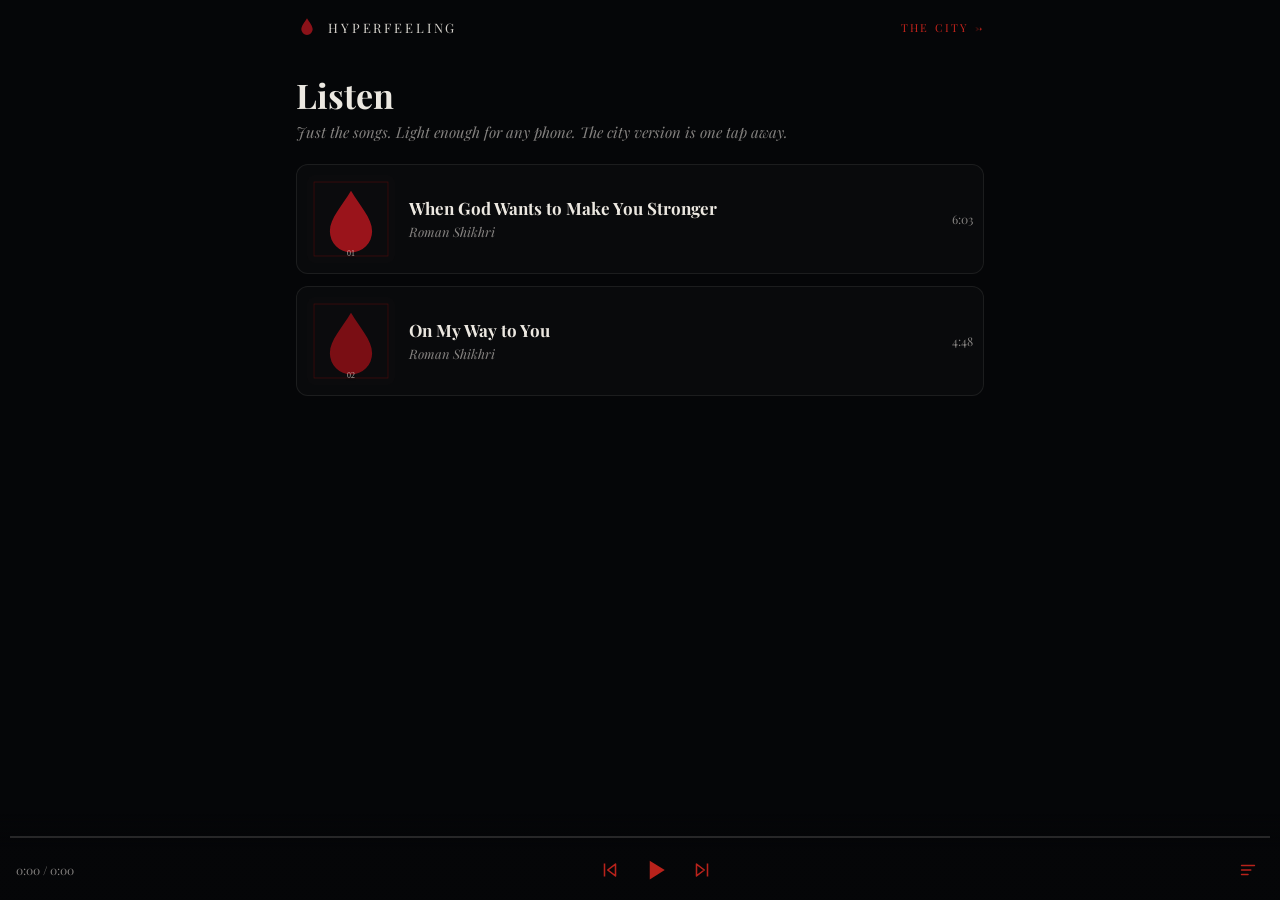
==== listen/index.html @ 359bd6f8 "UI redesign, mobile-first: one thin red line-icon language — a top bar on every page (mark, hyperfee" ====
<!doctype html>
<html lang="en">
<head>
<meta charset="utf-8">
<meta name="viewport" content="width=device-width,initial-scale=1,viewport-fit=cover">
<meta name="theme-color" content="#050608">
<title>Roman Shikhri — listen</title>
<link rel="preconnect" href="https://fonts.googleapis.com">
<link href="https://fonts.googleapis.com/css2?family=Playfair+Display:ital,wght@0,400;0,700;1,400&display=swap" rel="stylesheet">
<style>
  /* the listening room: no 3-D, no shaders — a cover, a player, the words. Runs on anything with a browser. */
  :root { --ink: #050608; --paper: #ece8e1; --dim: rgba(236,232,225,.55); --red: #d8281f; --blood: #7a0e14; }
  * { box-sizing: border-box; }
  html, body { margin: 0; background: var(--ink); color: var(--paper); font-family: 'Playfair Display', Georgia, serif; min-height: 100%; }
  body { padding: 0 16px calc(120px + env(safe-area-inset-bottom, 0px)); }
  header { display: flex; align-items: center; gap: 10px; height: 54px; }
  header a { color: var(--paper); text-decoration: none; font-size: 13px; letter-spacing: .22em; text-transform: uppercase; opacity: .9; }
  header .city { margin-left: auto; color: var(--red); font-size: 11px; letter-spacing: .2em; text-transform: uppercase; }
  h1 { font-size: 26px; margin: 18px 0 4px; }
  .sub { margin: 0 0 22px; font-style: italic; color: var(--dim); font-size: 15px; }
  .songs { list-style: none; margin: 0; padding: 0; display: grid; gap: 12px; }
  .song { display: grid; grid-template-columns: 72px 1fr auto; gap: 14px; align-items: center; padding: 10px; border: 1px solid rgba(236,232,225,.08); border-radius: 12px; background: rgba(255,255,255,.02); cursor: pointer; }
  .song.now { border-color: rgba(216,40,31,.45); background: rgba(216,40,31,.06); }
  .cover { width: 72px; height: 72px; border-radius: 8px; overflow: hidden; background: #0b0b0d; }
  .cover svg { width: 100%; height: 100%; display: block; }
  .song .t { margin: 0; font-size: 17px; font-weight: 700; line-height: 1.2; }
  .song .n { margin: 4px 0 0; font-size: 13px; color: var(--dim); font-style: italic; }
  .song .len { font-size: 12px; color: var(--dim); font-variant-numeric: tabular-nums; }
  .lyr { margin-top: 18px; display: none; }
  .lyr.on { display: block; }
  .lyr h2 { font-size: 11px; letter-spacing: .3em; text-transform: uppercase; color: var(--dim); margin: 0 0 10px; font-weight: 400; }
  .lyr ol { list-style: none; margin: 0; padding: 0; }
  .lyr li { display: grid; grid-template-columns: 44px 1fr; gap: 8px; padding: 6px 0; font-size: 17px; line-height: 1.35; color: rgba(236,232,225,.55); cursor: pointer; }
  .lyr li.sec { display: block; padding-top: 14px; font-size: 11px; letter-spacing: .3em; text-transform: uppercase; color: rgba(236,232,225,.35); }
  .lyr time { font-size: 11px; color: rgba(236,232,225,.35); padding-top: 3px; font-variant-numeric: tabular-nums; }
  .lyr li.now { color: var(--paper); } .lyr li.now time { color: var(--red); }
  /* the player strip */
  .player { position: fixed; left: 0; right: 0; bottom: 0; padding: 8px 10px calc(8px + env(safe-area-inset-bottom, 0px)); background: linear-gradient(0deg, rgba(5,6,8,.98) 60%, rgba(5,6,8,0)); }
  .bar { position: relative; height: 22px; cursor: pointer; }
  .bar::before { content: ''; position: absolute; left: 0; right: 0; top: 10px; height: 2px; background: rgba(236,232,225,.15); }
  .bar .fill { position: absolute; left: 0; top: 10px; height: 2px; width: 0; background: var(--red); box-shadow: 0 0 8px rgba(216,40,31,.7); }
  .row { display: flex; align-items: center; gap: 2px; }
  .row .grow { flex: 1; }
  .clock { font-size: 12px; color: var(--dim); font-variant-numeric: tabular-nums; min-width: 76px; padding-left: 6px; }
  .ic { display: inline-flex; align-items: center; justify-content: center; width: 44px; height: 44px; border: 0; background: none; color: var(--red); cursor: pointer; opacity: .85; padding: 0; }
  .ic svg { width: 22px; height: 22px; display: block; } .ic.big svg { width: 30px; height: 30px; }
  .ic.on { opacity: 1; filter: drop-shadow(0 0 6px rgba(216,40,31,.6)); }
  #pp .pause, #pp.playing .play { display: none; } #pp.playing .pause { display: block; }
  .nowline { font-size: 13px; color: var(--dim); padding: 0 8px 4px; white-space: nowrap; overflow: hidden; text-overflow: ellipsis; font-style: italic; }
  @media (min-width: 760px) { body { max-width: 720px; margin: 0 auto; } h1 { font-size: 34px; } .song { grid-template-columns: 88px 1fr auto; } .cover { width: 88px; height: 88px; } }
</style>
</head>
<body>
<svg width="0" height="0" style="position:absolute" aria-hidden="true">
  <symbol id="i-play" viewBox="0 0 24 24"><path d="M7 4.5v15l12-7.5z" fill="currentColor"/></symbol>
  <symbol id="i-pause" viewBox="0 0 24 24"><path d="M7.5 4.5v15M16.5 4.5v15" stroke="currentColor" stroke-width="2.4" stroke-linecap="round"/></symbol>
  <symbol id="i-prev" viewBox="0 0 24 24"><path d="M6 5v14M18 5.5L9.5 12 18 18.5z" stroke="currentColor" stroke-width="1.7" stroke-linejoin="round" fill="none"/></symbol>
  <symbol id="i-next" viewBox="0 0 24 24"><path d="M18 5v14M6 5.5l8.5 6.5L6 18.5z" stroke="currentColor" stroke-width="1.7" stroke-linejoin="round" fill="none"/></symbol>
  <symbol id="i-lyrics" viewBox="0 0 24 24"><path d="M5 7h14M5 12h10M5 17h7" stroke="currentColor" stroke-width="1.7" stroke-linecap="round"/></symbol>
  <symbol id="i-drop" viewBox="0 0 24 24"><path d="M12 2.4c-2.6 4.4-6.2 8.1-6.2 12.1a6.2 6.2 0 0 0 12.4 0c0-4-3.6-7.7-6.2-12.1z" fill="currentColor"/></symbol>
</svg>
<header><a href="../" aria-label="hyperfeeling" style="display:flex"><svg width="22" height="22" style="color:#9a141b"><use href="#i-drop"/></svg></a><a href="../">hyperfeeling</a><a class="city" href="../">the city &rarr;</a></header>
<h1>Listen</h1>
<p class="sub">Just the songs. Light enough for any phone. The city version is one tap away.</p>
<ol class="songs" id="songs"></ol>
<section class="lyr" id="lyr"><h2>Lyrics</h2><ol id="lines"></ol></section>
<div class="player">
  <div class="nowline" id="nowline"></div>
  <div class="bar" id="bar"><div class="fill" id="fill"></div></div>
  <div class="row">
    <span class="clock" id="clock">0:00 / 0:00</span><span class="grow"></span>
    <button class="ic" id="prev" aria-label="previous song"><svg><use href="#i-prev"/></svg></button>
    <button class="ic big" id="pp" aria-label="play or pause"><svg class="play"><use href="#i-play"/></svg><svg class="pause"><use href="#i-pause"/></svg></button>
    <button class="ic" id="next" aria-label="next song"><svg><use href="#i-next"/></svg></button>
    <span class="grow"></span>
    <button class="ic" id="lyrbtn" aria-label="lyrics"><svg><use href="#i-lyrics"/></svg></button>
  </div>
</div>
<audio id="a" preload="metadata"></audio>
<script>
(async () => {
  const $ = id => document.getElementById(id);
  const fmt = s => `${Math.floor(s / 60)}:${String(Math.floor(s % 60)).padStart(2, '0')}`;
  // the song list comes from the same source as the city (an ES module): read it as text and pick the slugs and titles
  const src = await fetch('../js/songs.js').then(r => r.text());
  const songs = [...src.matchAll(/slug:\s*'([^']+)'[\s\S]*?title:\s*'([^']+)'(?:[\s\S]*?duration:\s*(\d+))?/g)].map(m => ({ slug: m[1], title: m[2], dur: +m[3] || 0 }));
  const cover = (i, title) => `<svg viewBox="0 0 100 100" role="img" aria-label="${title}"><rect width="100" height="100" fill="#0b0b0d"/><rect x="8" y="8" width="84" height="84" fill="none" stroke="#3a0a0c" stroke-width="1"/><path d="M50 18c-10 17-24 31-24 46a24 24 0 0 0 48 0c0-15-14-29-24-46z" fill="${i % 2 ? '#7a0e14' : '#9a141b'}"/><text x="50" y="92" text-anchor="middle" font-family="Georgia,serif" font-size="9" fill="#ece8e1" opacity=".7">${String(i + 1).padStart(2, '0')}</text></svg>`;
  const a = $('a'); let cur = -1, timing = null, items = [], lyOn = false;
  const list = $('songs');
  songs.forEach((s, i) => { const li = document.createElement('li'); li.className = 'song'; li.innerHTML = `<div class="cover">${cover(i, s.title)}</div><div><p class="t">${s.title}</p><p class="n">Roman Shikhri</p></div><span class="len">${s.dur ? fmt(s.dur) : ''}</span>`; li.addEventListener('click', () => load(i, true)); list.appendChild(li); });
  async function load(i, play) {
    cur = i; [...list.children].forEach((li, k) => li.classList.toggle('now', k === i));
    a.src = `../songs/${songs[i].slug}/song.mp3`; if (play) a.play().catch(() => {});
    $('nowline').textContent = songs[i].title;
    timing = await fetch(`../songs/${songs[i].slug}/timing.json`).then(r => r.json()).catch(() => null);
    const ol = $('lines'); ol.innerHTML = ''; items = [];
    if (timing) { let sec = -1; timing.lines.forEach(L => { if (L.section !== sec) { sec = L.section; const h = document.createElement('li'); h.className = 'sec'; h.textContent = timing.sections[sec].name; ol.appendChild(h); }
      const li = document.createElement('li'); li.innerHTML = `<time>${fmt(L.t)}</time><span>${L.text}</span>`; li.addEventListener('click', () => { a.currentTime = Math.max(0, L.t - 0.3); a.play().catch(() => {}); }); ol.appendChild(li); items.push({ li, t: L.t }); }); }
    history.replaceState(null, '', `#${songs[i].slug}`);
  }
  $('pp').addEventListener('click', () => { if (cur < 0) load(0, true); else if (a.paused) a.play().catch(() => {}); else a.pause(); });
  $('prev').addEventListener('click', () => load((cur - 1 + songs.length) % songs.length, true));
  $('next').addEventListener('click', () => load((cur + 1) % songs.length, true));
  $('lyrbtn').addEventListener('click', () => { lyOn = !lyOn; $('lyr').classList.toggle('on', lyOn); $('lyrbtn').classList.toggle('on', lyOn); if (lyOn && cur < 0) load(0, false); });
  $('bar').addEventListener('click', e => { const r = e.currentTarget.getBoundingClientRect(); const D = a.duration || songs[cur]?.dur; if (D) a.currentTime = Math.max(0, Math.min(1, (e.clientX - r.left) / r.width)) * D; });
  a.addEventListener('play', () => $('pp').classList.add('playing')); a.addEventListener('pause', () => $('pp').classList.remove('playing'));
  a.addEventListener('ended', () => load((cur + 1) % songs.length, true));
  let lyNow = -1;
  a.addEventListener('timeupdate', () => { const t = a.currentTime, D = a.duration || songs[cur]?.dur || 0; $('fill').style.width = D ? `${(t / D) * 100}%` : '0'; $('clock').textContent = `${fmt(t)} / ${fmt(D)}`;
    if (!items.length) return; let n = -1; for (let i = 0; i < items.length; i++) if (items[i].t <= t + 0.2) n = i; if (n === lyNow) return;
    if (lyNow >= 0) items[lyNow].li.classList.remove('now'); lyNow = n; if (n >= 0) { items[n].li.classList.add('now'); if (lyOn) items[n].li.scrollIntoView({ block: 'center', behavior: 'smooth' }); } });
  const h = location.hash.slice(1); const start = songs.findIndex(s => s.slug === h); if (start >= 0) load(start, false);
})();
</script>
</body>
</html>
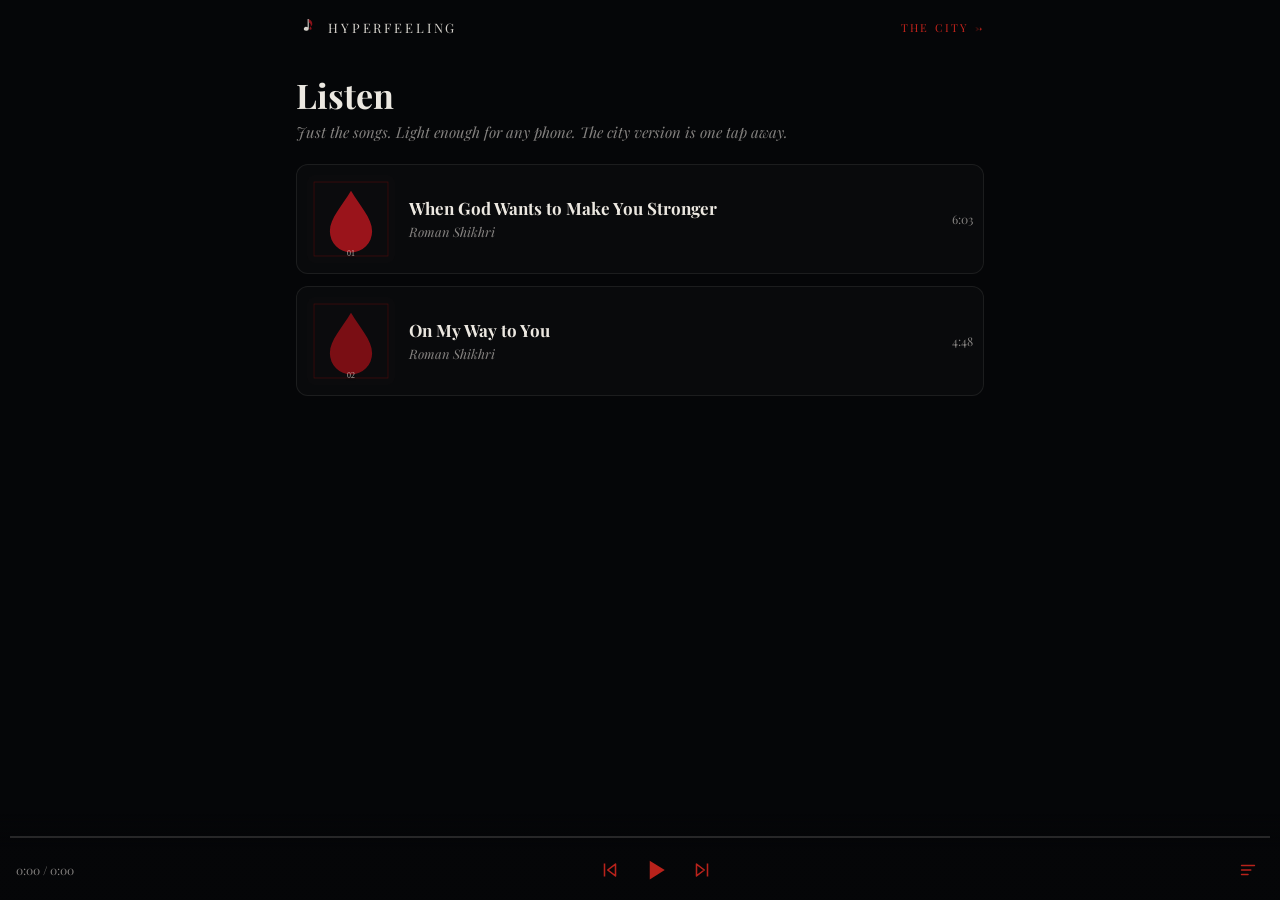
==== commit d4924ca8: "Logo: the bleeding note (direction 02) as the site mark, the loader (drop falling while the city bui" ====
--- a/listen/index.html
+++ b/listen/index.html
@@ -2,6 +2,7 @@
 <html lang="en">
 <head>
 <meta charset="utf-8">
+<link rel="icon" type="image/svg+xml" href="../favicon.svg">
 <meta name="viewport" content="width=device-width,initial-scale=1,viewport-fit=cover">
 <meta name="theme-color" content="#050608">
 <title>Roman Shikhri — listen</title>
@@ -57,7 +58,7 @@
   <symbol id="i-prev" viewBox="0 0 24 24"><path d="M6 5v14M18 5.5L9.5 12 18 18.5z" stroke="currentColor" stroke-width="1.7" stroke-linejoin="round" fill="none"/></symbol>
   <symbol id="i-next" viewBox="0 0 24 24"><path d="M18 5v14M6 5.5l8.5 6.5L6 18.5z" stroke="currentColor" stroke-width="1.7" stroke-linejoin="round" fill="none"/></symbol>
   <symbol id="i-lyrics" viewBox="0 0 24 24"><path d="M5 7h14M5 12h10M5 17h7" stroke="currentColor" stroke-width="1.7" stroke-linecap="round"/></symbol>
-  <symbol id="i-drop" viewBox="0 0 24 24"><path d="M12 2.4c-2.6 4.4-6.2 8.1-6.2 12.1a6.2 6.2 0 0 0 12.4 0c0-4-3.6-7.7-6.2-12.1z" fill="currentColor"/></symbol>
+  <symbol id="i-drop" viewBox="0 0 100 100"><path d="M58 14 v44 a11 9 0 1 1 -5 -7.4 V14 Z" fill="#ece8e1"/><path d="M58 14 c10 6 16 12 16 22 c0 6 -4 9 -8 12 c3 -8 1 -14 -8 -20 Z" fill="currentColor"/><path d="M66 48 c0 0 -5 7 -5 10 a5 5 0 0 0 10 0 c0 -3 -5 -10 -5 -10Z" fill="currentColor"/></symbol>
 </svg>
 <header><a href="../" aria-label="hyperfeeling" style="display:flex"><svg width="22" height="22" style="color:#9a141b"><use href="#i-drop"/></svg></a><a href="../">hyperfeeling</a><a class="city" href="../">the city &rarr;</a></header>
 <h1>Listen</h1>
